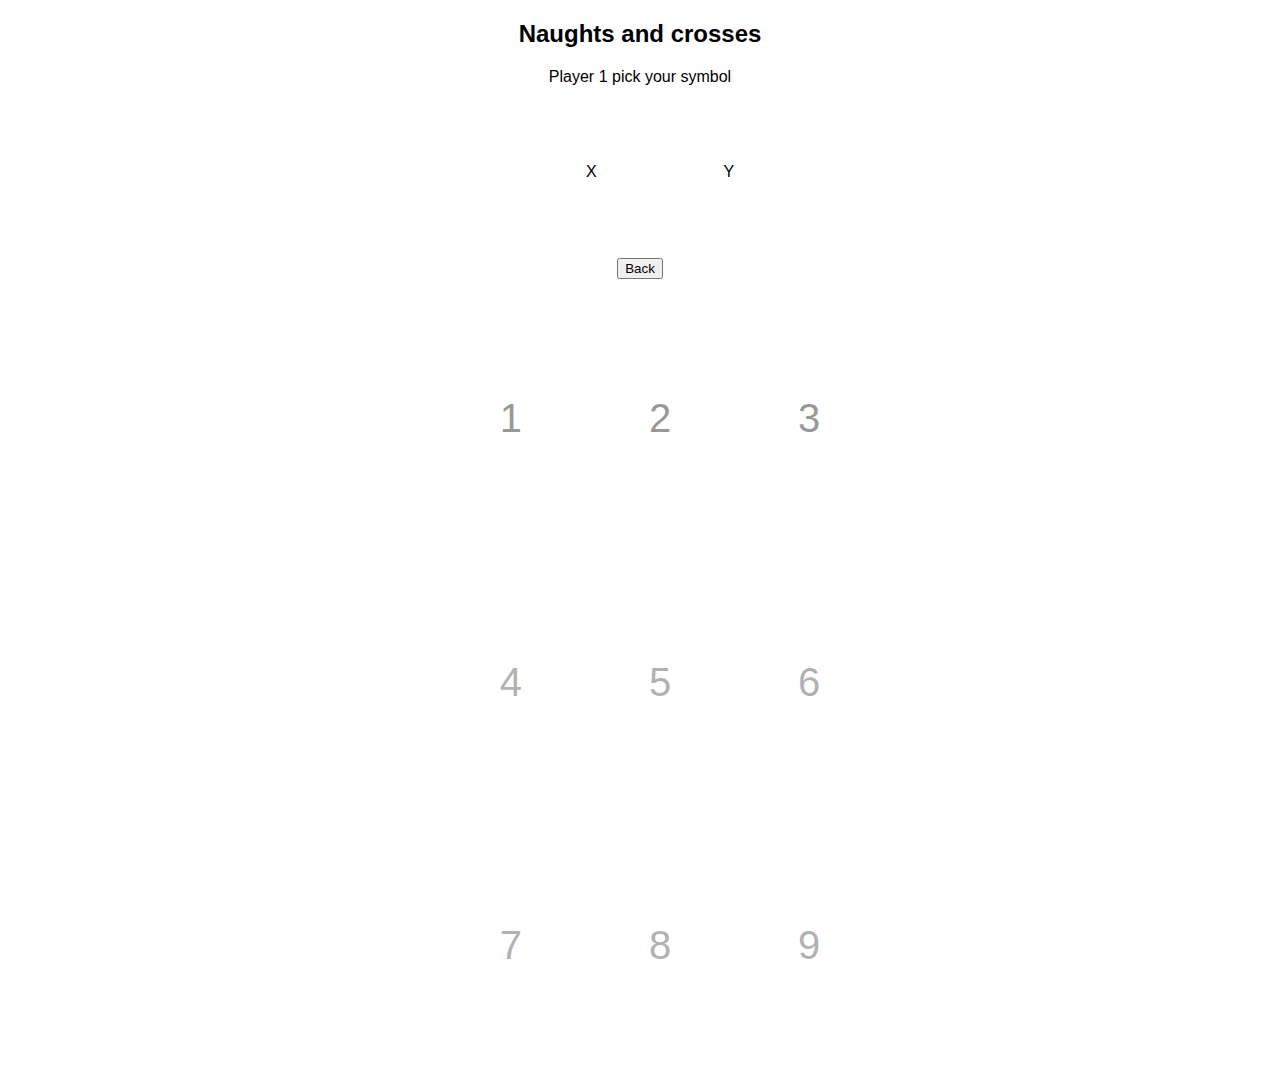
==== templates/game.html @ 5f4ddcdb "main code" ====
<!DOCTYPE html>
<html lang="en">
<head>
    <meta charset="UTF-8">
    <meta http-equiv="X-UA-Compatible" content="IE=edge">
    <meta name="viewport" content="width=device-width, initial-scale=1.0">
    <title>Naughts and Crosses</title>
    <link lang="css" rel="stylesheet" href="/static/game.css">
</head>
<body>
    <h2>Naughts and crosses</h2>
    <p id="player-turn"></p>
    <p id="p1-symbol">Player 1 pick your symbol</p>
    <ul id="pick-symbol">
        <li id="x"onclick="symbol(this.id)">X</li>
        <li id="y" onclick="symbol(this.id)">Y</li>
    </ul>
    
    <button id="game-btn-back">Back</button>
    <div id="game-container">
        <ul id="game-container-ul-one">
            <li><p class="one" id="1" onclick="value(this.id)">1</p></li>
            <li><p class="one" id="2" onclick="value(this.id)">2</p></li>
            <li><p class="one" id="3" onclick="value(this.id)">3</p></li>
        </ul>
        <ul id="game-container-ul-two">
            <li><p class="two" id="4" onclick="value(this.id)">4</p></li>
            <li><p class="two" id="5" onclick="value(this.id)">5</p></li>
            <li><p class="two" id="6" onclick="value(this.id)">6</p></li>
        </ul>
        <ul id="game-container-ul-three">
            <li><p class="three" id="7" onclick="value(this.id)">7</p></li>
            <li><p class="three" id="8" onclick="value(this.id)">8</p></li>
            <li><p class="three" id="9" onclick="value(this.id)">9</p></li>
        </ul>

    </div>
    <p id="winner"></p>
    
    <script src="/static/scripts/games.js"></script>
</body>
</html>
---- static/game.css ----
body { 
    font-family: sans-serif;
    text-align: center;
}


#game-container {
    text-align: center;
}

#game-container-ul-one li{
    list-style: none;
    display: inline-block;
    background-color:white;
    opacity: 0.4;
    
    padding: 5%;
    
    font-size:250%
}

#game-container-ul-two li{
    list-style: none;
    display: inline-block;
    opacity: 0.3;
    
    padding: 5%;
    
    font-size:250%
}

#game-container-ul-three li{
    list-style: none;
    display: inline-block;
    opacity: 0.3;
    
    padding: 5%;
    
    font-size:250%
    
}

#pick-symbol{
    text-align: center
}


#pick-symbol li{ 
    display: inline-block;
    padding: 5%;
    text-align: center
}
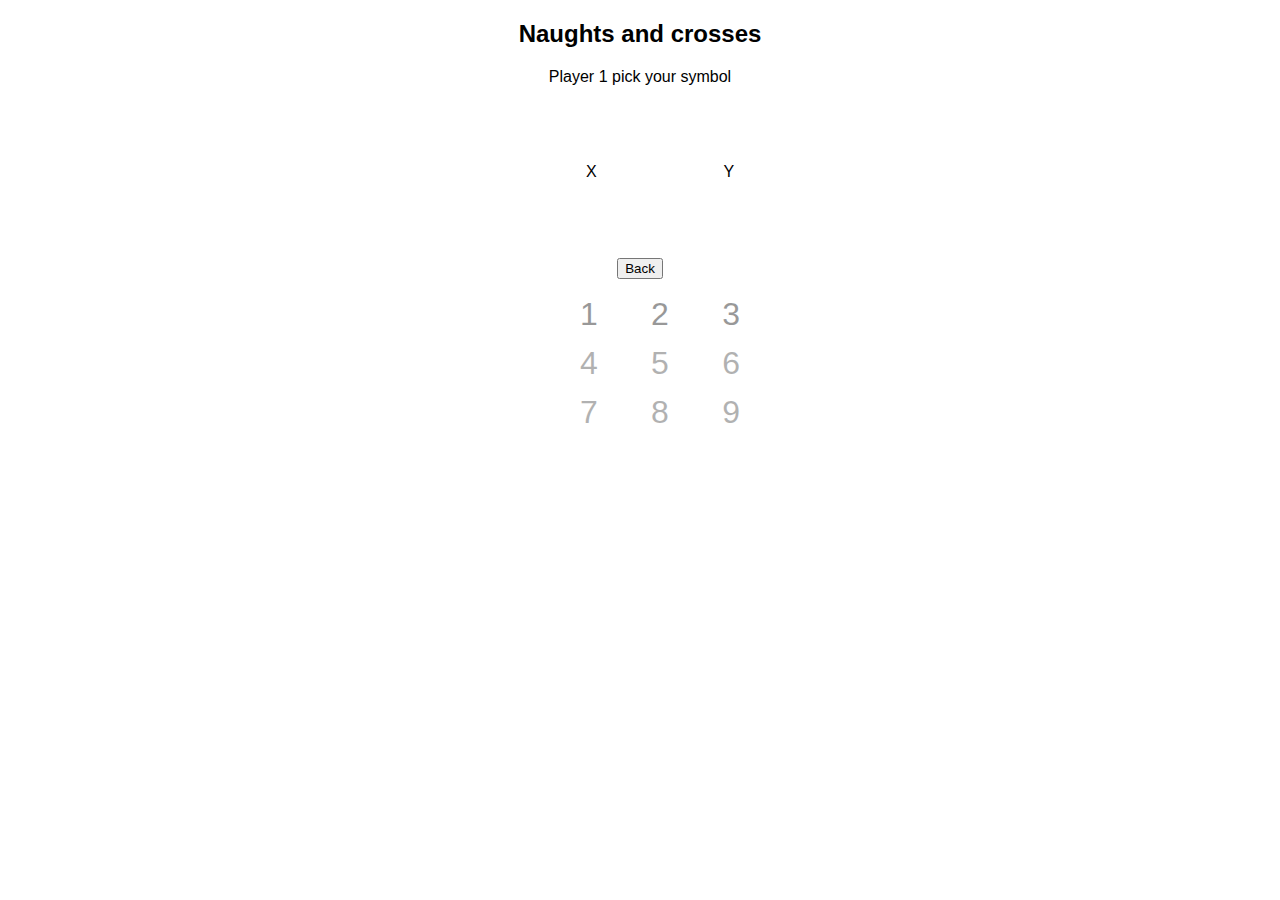
==== commit 9d28376f: "added draw functionality" ====
--- a/templates/game.html
+++ b/templates/game.html
@@ -17,6 +17,8 @@
     </ul>
     
     <button id="game-btn-back">Back</button>
+    <br></br>
+  
     <div id="game-container">
         <ul id="game-container-ul-one">
             <li><p class="one" id="1" onclick="value(this.id)">1</p></li>
--- a/static/game.css
+++ b/static/game.css
@@ -8,15 +8,30 @@
     text-align: center;
 }
 
+#game-container-ul-one{
+    margin:-15px 0;
+    line-height:0px
+    
+}
+
 #game-container-ul-one li{
     list-style: none;
     display: inline-block;
     background-color:white;
     opacity: 0.4;
+
     
-    padding: 5%;
+    padding: 0%;
+    padding-left: 2%;
+    padding-right: 2%;
     
-    font-size:250%
+    font-size:200%
+}
+
+#game-container-ul-two{
+    margin:-15px 0;
+    line-height:-0px
+   
 }
 
 #game-container-ul-two li{
@@ -24,9 +39,15 @@
     display: inline-block;
     opacity: 0.3;
     
-    padding: 5%;
+    padding: 0%;
+    padding-left: 2%;
+    padding-right: 2%;
     
-    font-size:250%
+    font-size:200%
+}
+#game-container-ul-three{
+    margin:-15px 0;
+    line-height:0px
 }
 
 #game-container-ul-three li{
@@ -34,14 +55,16 @@
     display: inline-block;
     opacity: 0.3;
     
-    padding: 5%;
+    padding: 0%;
+    padding-left: 2%;
+    padding-right: 2%;
     
-    font-size:250%
+    font-size:200%
     
 }
 
 #pick-symbol{
-    text-align: center
+    text-align: center  
 }
 
 
@@ -49,6 +72,7 @@
     display: inline-block;
     padding: 5%;
     text-align: center
+    
 }
 
 
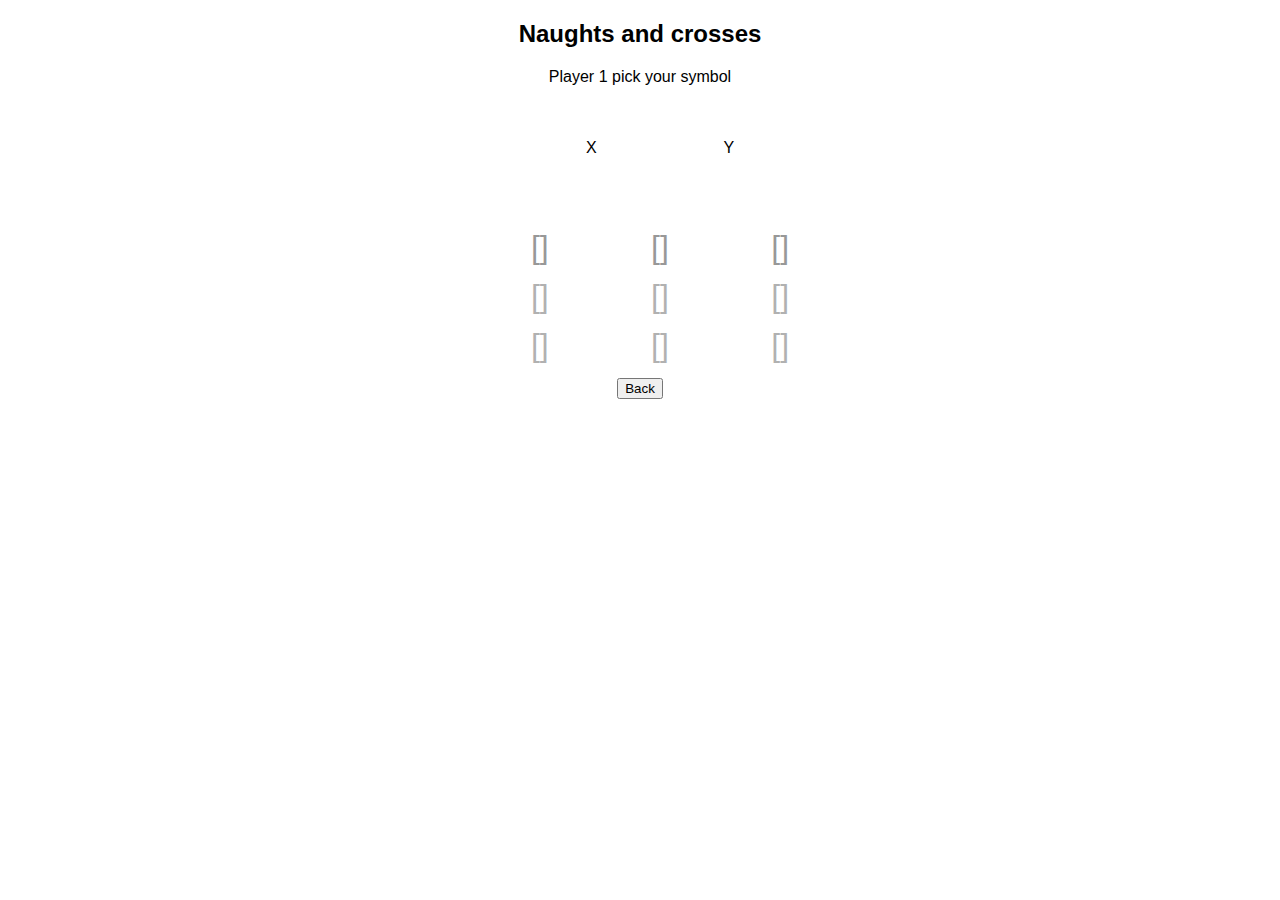
==== commit 43d028c4: "small UI changes" ====
--- a/templates/game.html
+++ b/templates/game.html
@@ -15,29 +15,29 @@
         <li id="x"onclick="symbol(this.id)">X</li>
         <li id="y" onclick="symbol(this.id)">Y</li>
     </ul>
-    
-    <button id="game-btn-back">Back</button>
     <br></br>
   
     <div id="game-container">
         <ul id="game-container-ul-one">
-            <li><p class="one" id="1" onclick="value(this.id)">1</p></li>
-            <li><p class="one" id="2" onclick="value(this.id)">2</p></li>
-            <li><p class="one" id="3" onclick="value(this.id)">3</p></li>
+            <li><p class="one" id="1" onclick="value(this.id)">[]</p></li>
+            <li><p class="one" id="2" onclick="value(this.id)">[]</p></li>
+            <li><p class="one" id="3" onclick="value(this.id)">[]</p></li>
         </ul>
         <ul id="game-container-ul-two">
-            <li><p class="two" id="4" onclick="value(this.id)">4</p></li>
-            <li><p class="two" id="5" onclick="value(this.id)">5</p></li>
-            <li><p class="two" id="6" onclick="value(this.id)">6</p></li>
+            <li><p class="two" id="4" onclick="value(this.id)">[]</p></li>
+            <li><p class="two" id="5" onclick="value(this.id)">[]</p></li>
+            <li><p class="two" id="6" onclick="value(this.id)">[]</p></li>
         </ul>
         <ul id="game-container-ul-three">
-            <li><p class="three" id="7" onclick="value(this.id)">7</p></li>
-            <li><p class="three" id="8" onclick="value(this.id)">8</p></li>
-            <li><p class="three" id="9" onclick="value(this.id)">9</p></li>
+            <li><p class="three" id="7" onclick="value(this.id)">[]</p></li>
+            <li><p class="three" id="8" onclick="value(this.id)">[]</p></li>
+            <li><p class="three" id="9" onclick="value(this.id)">[]</p></li>
         </ul>
 
     </div>
     <p id="winner"></p>
+
+    <button id="game-btn-back">Back</button>
     
     <script src="/static/scripts/games.js"></script>
 </body>
--- a/static/game.css
+++ b/static/game.css
@@ -22,8 +22,8 @@
 
     
     padding: 0%;
-    padding-left: 2%;
-    padding-right: 2%;
+    padding-left: 4%;
+    padding-right: 4%;
     
     font-size:200%
 }
@@ -40,8 +40,8 @@
     opacity: 0.3;
     
     padding: 0%;
-    padding-left: 2%;
-    padding-right: 2%;
+    padding-left: 4%;
+    padding-right: 4%;
     
     font-size:200%
 }
@@ -56,15 +56,17 @@
     opacity: 0.3;
     
     padding: 0%;
-    padding-left: 2%;
-    padding-right: 2%;
+    padding-left: 4%;
+    padding-right: 4%;
     
     font-size:200%
     
 }
 
 #pick-symbol{
-    text-align: center  
+    margin:-15px 0;
+    line-height:0px
+    
 }
 
 
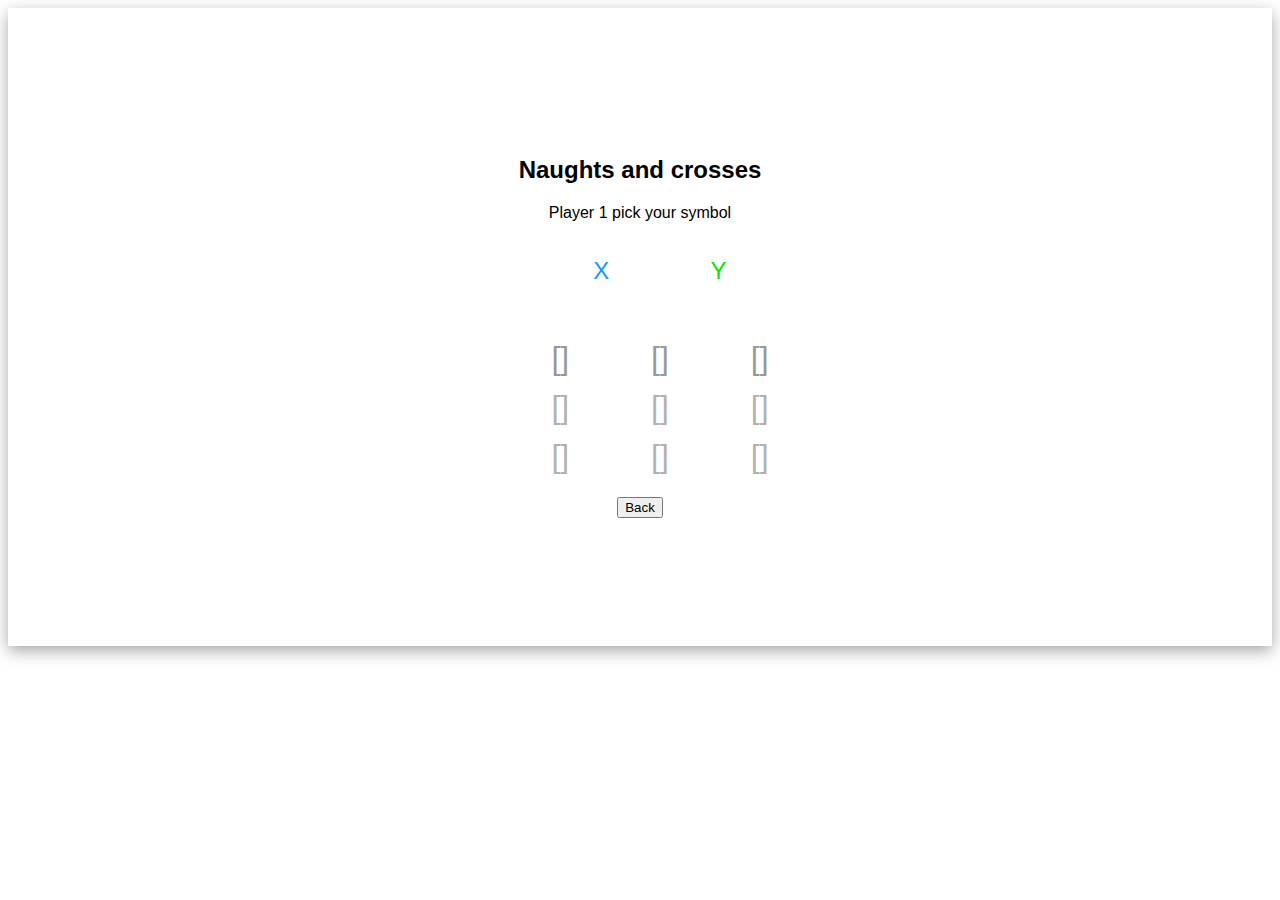
==== commit 34011d3c: "css + bug fixing" ====
--- a/templates/game.html
+++ b/templates/game.html
@@ -8,36 +8,39 @@
     <link lang="css" rel="stylesheet" href="/static/game.css">
 </head>
 <body>
-    <h2>Naughts and crosses</h2>
-    <p id="player-turn"></p>
-    <p id="p1-symbol">Player 1 pick your symbol</p>
-    <ul id="pick-symbol">
-        <li id="x"onclick="symbol(this.id)">X</li>
-        <li id="y" onclick="symbol(this.id)">Y</li>
-    </ul>
-    <br></br>
-  
-    <div id="game-container">
-        <ul id="game-container-ul-one">
-            <li><p class="one" id="1" onclick="value(this.id)">[]</p></li>
-            <li><p class="one" id="2" onclick="value(this.id)">[]</p></li>
-            <li><p class="one" id="3" onclick="value(this.id)">[]</p></li>
+    <div id="container">
+    
+        <h2>Naughts and crosses</h2>
+        <p id="player-turn"></p>
+        <p id="p1-symbol">Player 1 pick your symbol</p>
+        <ul id="pick-symbol">
+            <li id="x"onclick="symbol(this.id)">X</li>
+            <li id="y" onclick="symbol(this.id)">Y</li>
         </ul>
-        <ul id="game-container-ul-two">
-            <li><p class="two" id="4" onclick="value(this.id)">[]</p></li>
-            <li><p class="two" id="5" onclick="value(this.id)">[]</p></li>
-            <li><p class="two" id="6" onclick="value(this.id)">[]</p></li>
-        </ul>
-        <ul id="game-container-ul-three">
-            <li><p class="three" id="7" onclick="value(this.id)">[]</p></li>
-            <li><p class="three" id="8" onclick="value(this.id)">[]</p></li>
-            <li><p class="three" id="9" onclick="value(this.id)">[]</p></li>
-        </ul>
+        <br></br>
+    
+        <div id="game-container">
+            <ul id="game-container-ul-one">
+                <li><p class="one" id="1" onclick="value(this.id)">[]</p></li>
+                <li><p class="one" id="2" onclick="value(this.id)">[]</p></li>
+                <li><p class="one" id="3" onclick="value(this.id)">[]</p></li>
+            </ul>
+            <ul id="game-container-ul-two">
+                <li><p class="two" id="4" onclick="value(this.id)">[]</p></li>
+                <li><p class="two" id="5" onclick="value(this.id)">[]</p></li>
+                <li><p class="two" id="6" onclick="value(this.id)">[]</p></li>
+            </ul>
+            <ul id="game-container-ul-three">
+                <li><p class="three" id="7" onclick="value(this.id)">[]</p></li>
+                <li><p class="three" id="8" onclick="value(this.id)">[]</p></li>
+                <li><p class="three" id="9" onclick="value(this.id)">[]</p></li>
+            </ul>
 
+        </div>
+        <p id="winner"></p>
+
+        <button id="game-btn-back">Back</button>
     </div>
-    <p id="winner"></p>
-
-    <button id="game-btn-back">Back</button>
     
     <script src="/static/scripts/games.js"></script>
 </body>
--- a/static/game.css
+++ b/static/game.css
@@ -1,8 +1,13 @@
 body { 
     font-family: sans-serif;
     text-align: center;
+    box-shadow: rgba(0, 0, 0, 0.35) 0px 5px 15px;
+    padding:10%
 }
 
+#container {
+    
+}
 
 #game-container {
     text-align: center;
@@ -17,7 +22,7 @@
 #game-container-ul-one li{
     list-style: none;
     display: inline-block;
-    background-color:white;
+    
     opacity: 0.4;
 
     
@@ -77,6 +82,40 @@
     
 }
 
+#x { 
+    color: rgb(26, 154, 228);
+    font-size: 150%;
+}
+
+#y { 
+    color: rgb(15, 223, 15);
+    font-size: 150%;
+}
+
+
+#winner{
+    color: rgb(4, 5, 0);
+    font-size: 150%;
+}
 
 
 
+.x { 
+    color: rgb(0, 153, 255);
+}
+
+.x:hover{
+    color: rgb(0, 94, 156);
+}
+
+.y{
+    color: rgb(0, 255, 0)
+}
+.y:hover{
+    color: rgb(0, 172, 9);
+}
+
+.one:hover, .two:hover, .three:hover{
+    color: rgb(255, 0, 0)
+    
+}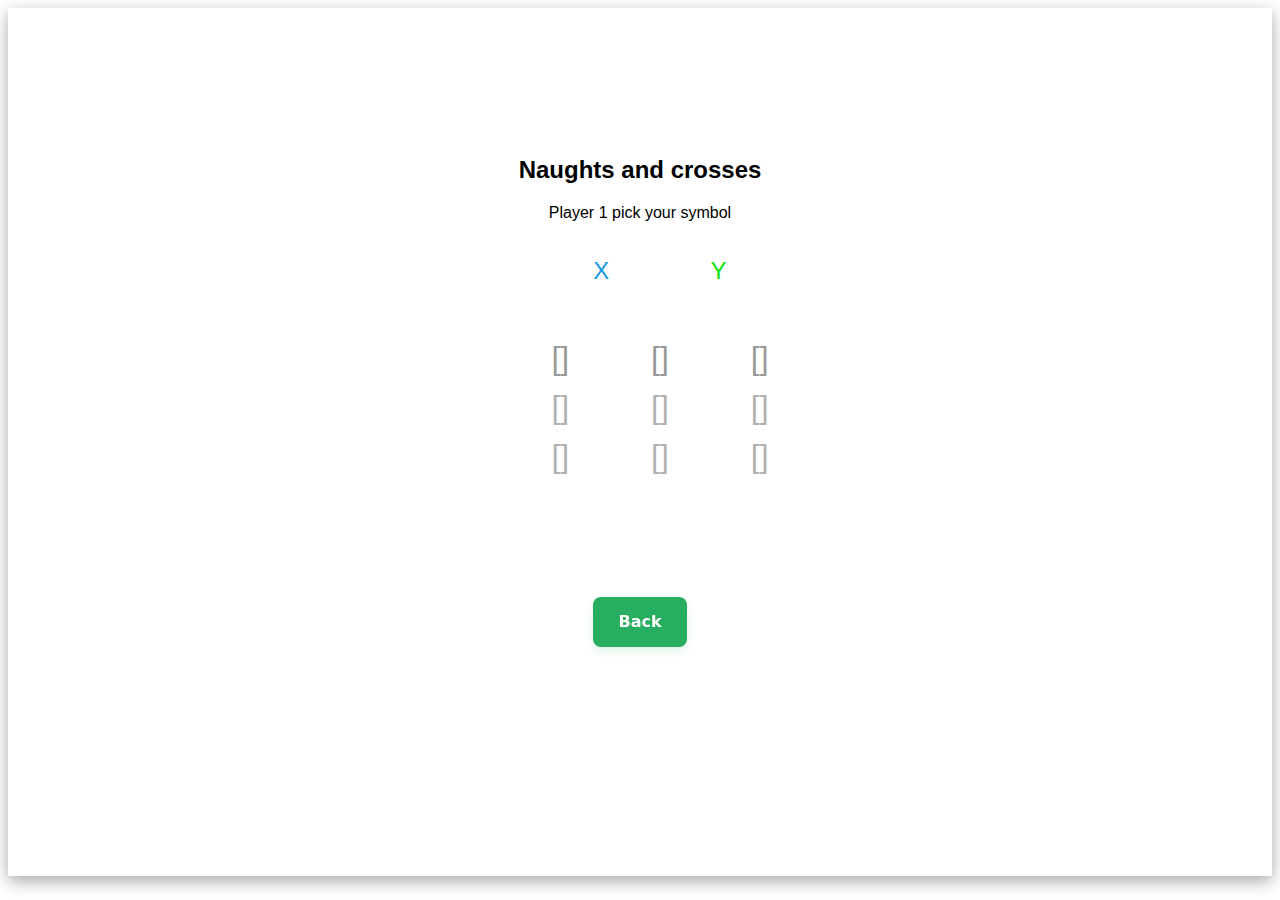
==== commit ff42ff4b: "final commit" ====
--- a/templates/game.html
+++ b/templates/game.html
@@ -39,7 +39,7 @@
         </div>
         <p id="winner"></p>
 
-        <button id="game-btn-back">Back</button>
+        <button id="game-btn-back" class="button-68">Back</button>
     </div>
     
     <script src="/static/scripts/games.js"></script>
--- a/static/game.css
+++ b/static/game.css
@@ -43,7 +43,7 @@
     list-style: none;
     display: inline-block;
     opacity: 0.3;
-    
+    text-align:center;
     padding: 0%;
     padding-left: 4%;
     padding-right: 4%;
@@ -102,6 +102,7 @@
 
 .x { 
     color: rgb(0, 153, 255);
+    text-align: center;
 }
 
 .x:hover{
@@ -110,6 +111,7 @@
 
 .y{
     color: rgb(0, 255, 0)
+
 }
 .y:hover{
     color: rgb(0, 172, 9);
@@ -118,4 +120,53 @@
 .one:hover, .two:hover, .three:hover{
     color: rgb(255, 0, 0)
     
+}
+
+/* CSS */
+.button-68 {
+  appearance: none;
+  backface-visibility: hidden;
+  margin: 10%;
+  background-color: #27ae60;
+  border-radius: 8px;
+  border-style: none;
+  box-shadow: rgba(39, 174, 96, .15) 0 4px 9px;
+  box-sizing: border-box;
+  color: #fff;
+  cursor: pointer;
+  display: inline-block;
+  font-family: Inter,-apple-system,system-ui,"Segoe UI",Helvetica,Arial,sans-serif;
+  font-size: 16px;
+  font-weight: 600;
+  letter-spacing: normal;
+  line-height: 1.5;
+  outline: none;
+  overflow: hidden;
+  padding: 13px 25px;
+  position: relative;
+  text-align: center;
+  text-decoration: none;
+  transform: translate3d(0, 0, 0);
+  transition: all .3s;
+  user-select: none;
+  -webkit-user-select: none;
+  touch-action: manipulation;
+  vertical-align: top;
+  white-space: nowrap;
+}
+
+.button-68:hover {
+  background-color: #1e8449;
+  opacity: 1;
+  transform: translateY(0);
+  transition-duration: .35s;
+}
+
+.button-68:active {
+  transform: translateY(2px);
+  transition-duration: .35s;
+}
+
+.button-68:hover {
+  box-shadow: rgba(39, 174, 96, .2) 0 6px 12px;
 }